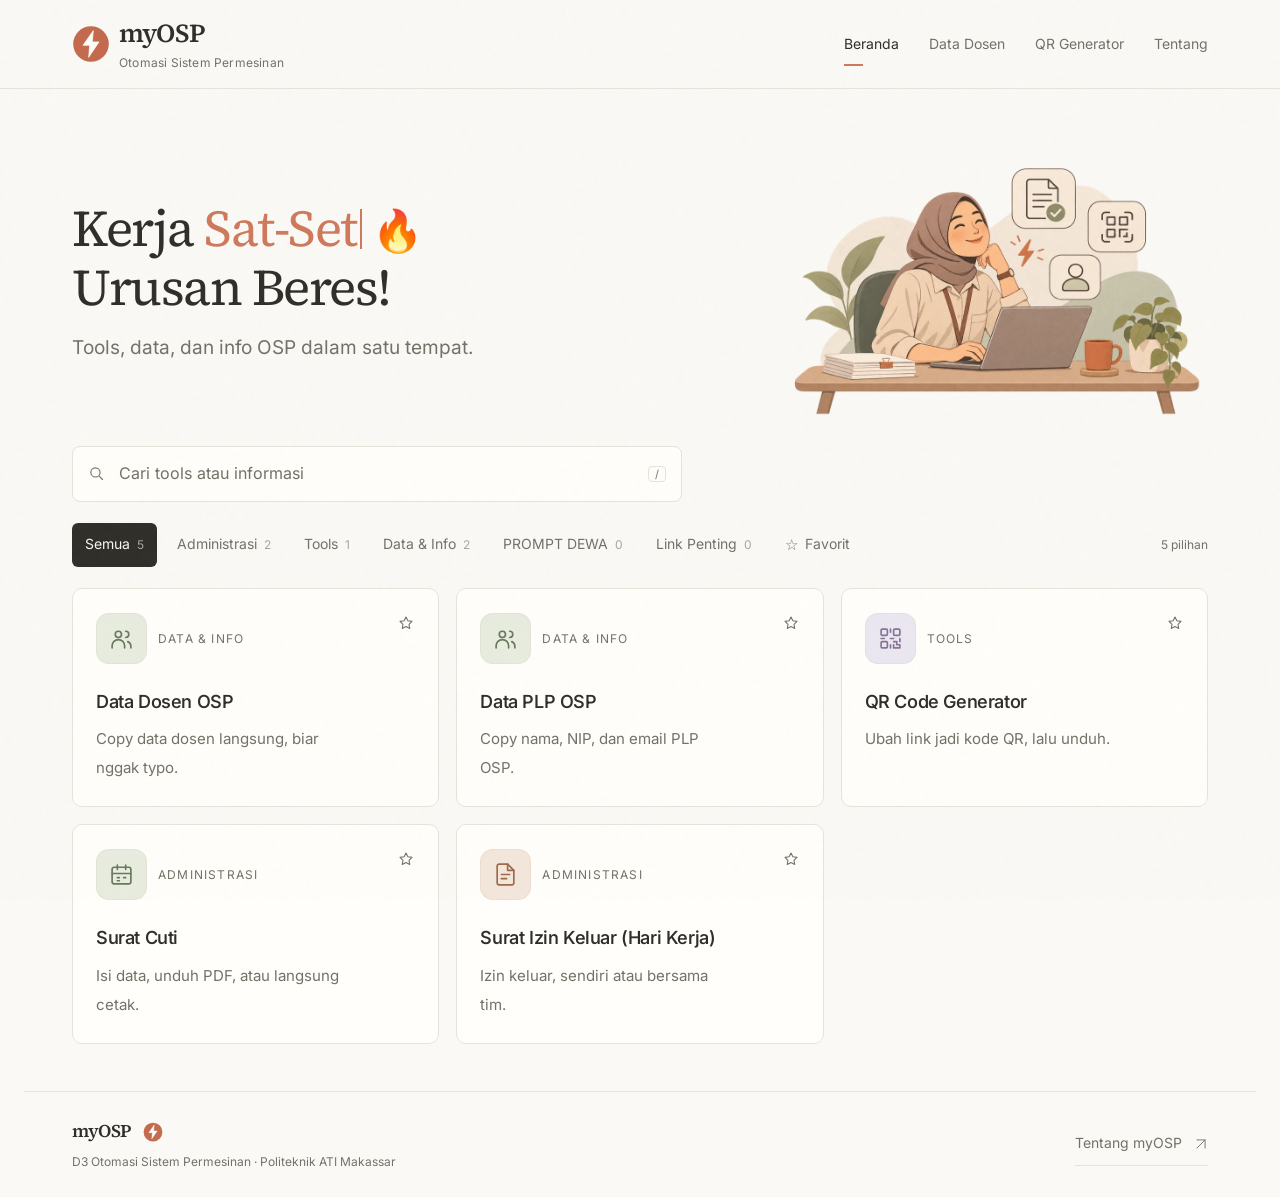
==== index.html @ d540bef7 "Add PROMPT DEWA category" ====
<!doctype html>
<html lang="id">
<head>
  <meta charset="utf-8">
  <meta name="viewport" content="width=device-width, initial-scale=1">
  <meta name="theme-color" content="#faf9f5">
  <meta name="description" content="myOSP — tools dan informasi untuk dosen dan tenaga kependidikan D3 Otomasi Sistem Permesinan, Politeknik ATI Makassar.">
  <title>myOSP — Kerja Sat Set</title>
  <link rel="icon" href="assets/myosp-icon.svg" type="image/svg+xml">
  <link rel="preload" href="assets/fonts/inter-normal.woff2" as="font" type="font/woff2" crossorigin>
  <link rel="stylesheet" href="styles.css">
  <script src="app.js" defer></script>
</head>
<body>
  <a class="skip" href="#tools">Langsung ke daftar pilihan</a>
  <header class="header">
    <div class="wrap nav">
      <a class="brand" href="#" aria-label="myOSP, beranda"><img class="brand-mark" src="assets/myosp-icon.svg" alt="" width="38" height="38"><span><span class="brand-name"><b>my</b>OSP</span><span class="brand-label">Otomasi Sistem Permesinan</span></span></a>
      <nav aria-label="Navigasi utama"><a class="nav-active" href="#tools">Beranda</a><a class="nav-shortcut" href="dosen.html">Data Dosen</a><a class="nav-shortcut" href="qr-generator.html">QR Generator</a><button class="nav-about" data-about>Tentang</button></nav>
    </div>
  </header>
  <main class="wrap">
    <section class="tools-section" id="tools" aria-labelledby="tools-title">
      <div class="section-heading home-heading">
        <div class="home-heading-copy"><h1 id="tools-title" aria-label="Kerja Sat-Set, Urusan Beres!"><span class="heading-line">Kerja <span class="typing-word" aria-hidden="true"><span class="typing-text" data-typewriter>Sat-Set</span></span> <span class="heading-fire" aria-hidden="true">🔥</span></span><span class="heading-line">Urusan Beres!</span></h1><p class="home-intro">Tools, data, dan info OSP dalam satu tempat.</p></div>
        <div class="home-illustration" aria-hidden="true"><img src="assets/hero-kerja.webp" width="960" height="640" alt="" decoding="async"></div>
      </div>
      <div class="search-row"><div class="search-box"><span id="search-icon" aria-hidden="true"></span><label class="sr-only" for="tool-search">Cari tools atau informasi</label><input id="tool-search" type="search" placeholder="Cari tools atau informasi" autocomplete="off" aria-controls="tool-grid"><kbd aria-hidden="true">/</kbd></div></div>
      <div class="filter-row"><div class="filters" role="group" aria-label="Filter kategori"><button data-filter="all" aria-pressed="true">Semua <span>5</span></button><button data-filter="administrasi" aria-pressed="false">Administrasi <span>2</span></button><button data-filter="utilitas" aria-pressed="false">Tools <span>1</span></button><button data-filter="informasi" aria-pressed="false">Data &amp; Info <span>2</span></button><button data-filter="prompt" aria-pressed="false">PROMPT DEWA <span>0</span></button><button data-filter="tautan" aria-pressed="false">Link Penting <span>0</span></button><button data-filter="favorites" aria-pressed="false"><span class="filter-star" aria-hidden="true">☆</span> Favorit</button></div><span class="result-count" id="result-count" aria-live="polite">5 pilihan</span></div>
      <div class="tool-grid" id="tool-grid"></div>
      <div class="empty-state" id="empty-state" hidden><span aria-hidden="true">⌕</span><h3>Belum ketemu nih.</h3><p>Coba kata kunci atau kategori lain.</p><button class="text-button" id="reset-filters">Tampilkan semua <span aria-hidden="true">↗</span></button></div>
    </section>
  </main>
  <footer class="wrap footer"><div><a class="footer-brand" href="#">myOSP <img class="footer-mark" src="assets/myosp-icon.svg" alt=""></a><p>D3 Otomasi Sistem Permesinan · Politeknik ATI Makassar</p></div><div class="footer-right"><button class="text-button" data-about>Tentang myOSP <span aria-hidden="true">↗</span></button></div></footer>
  <dialog id="detail-dialog" aria-labelledby="dialog-title"><div class="dialog-content"><div class="dialog-top"><span class="small-label" id="dialog-label"></span><button class="icon-button close-button" id="close-dialog" aria-label="Tutup dialog">×</button></div><div class="dialog-icon" id="dialog-icon" aria-hidden="true"></div><h2 id="dialog-title"></h2><p id="dialog-description"></p><div class="dialog-note" id="dialog-note"></div><button class="primary-button" id="dialog-done">Tutup <span aria-hidden="true">↗</span></button></div></dialog>
  <div class="toast" id="toast" role="status"></div>
  <noscript><div class="noscript">Aktifkan JavaScript untuk menampilkan daftar dan pencarian. Surat Izin Keluar (Hari Kerja) tersedia di surat-izin.html. Surat Cuti tersedia di surat-cuti.html. QR Code Generator tersedia di qr-generator.html dan Data Dosen OSP di dosen.html dan Data PLP OSP di plp.html.</div></noscript>
</body>
</html>
---- styles.css ----
@font-face{font-family:Inter;src:url('assets/fonts/inter-normal.woff2') format('woff2');font-weight:100 900;font-display:swap}@font-face{font-family:Source;src:url('assets/fonts/source-serif-4-normal.woff2') format('woff2');font-weight:200 900;font-display:swap}@font-face{font-family:Source;src:url('assets/fonts/source-serif-4-italic.woff2') format('woff2');font-style:italic;font-weight:200 900;font-display:swap}
:root{--paper:#faf9f5;--surface:#fffefa;--ink:#302e29;--muted:#747168;--line:#e6e3da;--accent:#b45d43;--orange:#cf795c;--soft:#f1ede4;--peach:#f3e6db;--sage:#e8ecdf;--lavender:#ebe7f1;--serif:Source,Georgia,serif;--sans:Inter,system-ui,sans-serif;color-scheme:light}*{box-sizing:border-box}html{scroll-behavior:smooth;scroll-padding-top:105px}body{margin:0;background:var(--paper);color:var(--ink);font:14px/1.6 var(--sans);-webkit-font-smoothing:antialiased}body:before{content:'';position:fixed;inset:0;z-index:30;pointer-events:none;opacity:.023;background-image:url("data:image/svg+xml,%3Csvg viewBox='0 0 160 160' xmlns='http://www.w3.org/2000/svg'%3E%3Cfilter id='n'%3E%3CfeTurbulence type='fractalNoise' baseFrequency='.8' numOctaves='3' stitchTiles='stitch'/%3E%3C/filter%3E%3Cpath fill='%23000' filter='url(%23n)' d='M0 0h160v160H0z'/%3E%3C/svg%3E")}::selection{background:var(--peach)}a{color:inherit;text-decoration:none}button,input{font:inherit;color:inherit}button{cursor:pointer}button,a,input{-webkit-tap-highlight-color:transparent}button{touch-action:manipulation}button:focus-visible,a:focus-visible,input:focus-visible{outline:2px solid var(--accent);outline-offset:5px}svg{width:24px;height:24px;display:block;fill:none;stroke:currentColor;stroke-width:1.6;stroke-linecap:round;stroke-linejoin:round}button{background:none}button:disabled{cursor:default}.wrap{max-width:1232px;padding:0 48px;margin:auto}.header{position:sticky;top:0;z-index:20;border-bottom:1px solid var(--line);background:var(--paper)}.nav{display:flex;align-items:center;height:88px;gap:32px}.brand{display:flex;align-items:center;gap:9px;font-size:23px;line-height:1.15;letter-spacing:-.8px;font-weight:620}.brand b{font-weight:400}.brand-mark{transition:transform .25s}.brand:hover .brand-mark{transform:scale(1.06)}.brand-label{display:block;font-size:12px;font-weight:400;letter-spacing:.25px;color:var(--muted);margin-top:7px}.nav nav{display:flex;align-items:center;gap:30px;margin-left:auto;font-size:14px}.nav nav a,.nav-about{padding:8px 0;border:0;color:var(--muted);position:relative;font-size:14px}.nav nav .nav-active{color:var(--ink)}.nav-active:after{content:'';position:absolute;bottom:0;left:0;width:19px;height:2px;background:var(--orange)}.nav nav a:hover,.nav-about:hover{color:var(--accent)}.icon-button{border:1px solid var(--line);border-radius:50%;width:36px;height:36px;display:grid;place-items:center;flex:none;transition:background .2s,transform .2s}.icon-button:hover{background:var(--soft);transform:rotate(-8deg)}.icon-button svg{width:17px;height:17px}.hero{display:grid;grid-template-columns:1.12fr 1fr;gap:35px;align-items:center;padding:64px 0 54px}.eyebrow{font-size:12px;font-weight:550;letter-spacing:1.7px;margin:0 0 22px;display:flex;align-items:center;gap:10px}.tiny-star{color:var(--orange);font-size:22px;line-height:1}h1{font:400 clamp(42px,4.6vw,65px)/1.09 var(--serif);letter-spacing:-2px;margin:0 0 22px}em{color:var(--accent);font-weight:400}.hero-description{color:var(--muted);font-size:16px;line-height:1.9;margin:0}.primary-button{display:inline-flex;align-items:center;justify-content:space-between;gap:28px;background:var(--ink);color:var(--paper);border:1px solid var(--ink);padding:12px 18px;border-radius:6px;font-size:16px;font-weight:500;transition:transform .25s,box-shadow .25s}.hero .primary-button{margin-top:26px}.primary-button:hover{transform:translateY(-3px);box-shadow:0 6px 16px #302e2919}.primary-button span{font-size:18px;line-height:1}.hero-note{display:flex;align-items:center;gap:8px;margin-top:15px;color:var(--muted);font-size:12px}.status-dot{display:inline-block;width:5px;height:5px;border-radius:50%;background:#829175;flex:none}.hero-art{height:350px;position:relative;isolation:isolate;display:flex;align-items:center;justify-content:center;background:radial-gradient(ellipse,var(--soft),transparent 68%)}.orbit{position:absolute;border:1px solid var(--line);border-radius:50%;width:330px;height:300px;transform:rotate(-25deg)}.orbit-two{width:430px;height:235px;transform:rotate(28deg);border-style:dashed;opacity:.8}.art-label{position:absolute;top:0;left:50%;transform:translateX(-50%);font-size:8px;letter-spacing:1.7px;white-space:nowrap;color:var(--muted)}.paper{width:215px;height:263px;background:var(--surface);border:1px solid var(--line);border-radius:5px;position:absolute}.paper-back{transform:translate(10px,6px) rotate(9deg);background:var(--peach)}.paper-front{transform:rotate(-7deg);padding:22px;box-shadow:0 14px 35px #302e2910;transition:transform .6s}.hero-art:hover .paper-front{transform:rotate(-2deg) translateY(-5px)}.paper-top{display:flex;align-items:center;gap:8px;font-size:6px;letter-spacing:1px;color:var(--muted)}.paper-logo{font-size:24px;color:var(--orange);line-height:1}.paper-top i{height:4px;width:4px;border-radius:50%;background:#8b9977;margin-left:auto}.paper-title{font:21px/1.17 var(--serif);margin:24px 0 19px;letter-spacing:-.5px}.paper-rule{height:3px;background:var(--line);border-radius:2px;margin:8px 0;width:100%}.paper-rule.short{width:78%}.paper-signature{font:italic 12px var(--serif);color:var(--accent);margin-top:17px}.paper-bottom{border-top:1px solid var(--line);padding-top:12px;margin-top:16px;display:flex;justify-content:space-between;font-size:6px;letter-spacing:1px;color:var(--muted)}.floating-icon{position:absolute;width:55px;height:55px;border:1px solid var(--line);border-radius:14px;background:var(--surface);box-shadow:0 6px 12px #302e2906;display:grid;place-items:center;animation:float 6s ease-in-out infinite}.floating-icon svg{width:25px;height:25px}.float-qr{top:48px;right:21px;transform:rotate(10deg);color:#7a6f91}.float-calendar{left:13px;bottom:83px;color:#758166;animation-delay:-3s}.art-chip{position:absolute;bottom:36px;right:0;padding:10px 14px;background:var(--surface);border:1px solid var(--line);border-radius:7px;box-shadow:0 8px 22px #302e2909;font-size:10px;display:flex;align-items:center;gap:8px;transform:rotate(3deg)}.check-circle{background:var(--sage);color:#526446;border-radius:50%;width:20px;height:20px;display:grid;place-items:center}.art-star{position:absolute;color:var(--orange)}.star-one{top:36px;left:48px;font-size:38px;animation:turn 60s linear infinite}.star-two{right:22px;bottom:111px;font-size:20px}.art-caption{position:absolute;bottom:-7px;font:italic 12px var(--serif);color:var(--muted)}.identity-strip{border-top:1px solid var(--line);border-bottom:1px solid var(--line);padding:15px 0;display:flex;justify-content:space-between;font-size:12px;color:var(--muted);letter-spacing:.1px}.identity-strip>span{display:flex;align-items:center;gap:10px}.identity-strip>span:last-child{gap:28px}.mini-line{width:17px;height:1px;background:var(--orange)}.tools-section{padding:53px 0 47px}.section-heading{display:flex;align-items:end;justify-content:space-between;margin-bottom:27px;gap:25px}.section-index{color:var(--muted);font-size:12px;margin-bottom:13px;letter-spacing:1.4px}h2{font:400 37px/1.2 var(--serif);letter-spacing:-1px;margin:0}.section-heading>p{font-size:14px;line-height:1.9;color:var(--muted);margin:0 0 2px}.search-row{display:flex;align-items:center;gap:25px}.search-box{display:flex;align-items:center;gap:12px;border:1px solid var(--line);background:var(--surface);padding:13px 15px;border-radius:8px;max-width:610px;flex:1;transition:box-shadow .2s,border-color .2s}.search-box:focus-within{border-color:var(--orange);box-shadow:0 0 0 3px var(--peach)}.search-box svg{width:17px;height:17px;color:var(--muted)}input{min-width:0;width:100%;border:0;background:none;outline:none!important;font-size:16px}input::placeholder{color:var(--muted)}kbd{font:11px var(--sans);color:var(--muted);border:1px solid var(--line);border-radius:4px;padding:0 6px}.tools-note{display:flex;align-items:center;gap:7px;font-size:12px;color:var(--muted);margin-left:auto}.filter-row{display:flex;align-items:center;justify-content:space-between;gap:12px;margin:21px 0}.filters{display:flex;align-items:center;gap:7px;flex-wrap:wrap}.filters button{display:flex;align-items:center;gap:7px;font-size:14px;border:1px solid transparent;border-radius:6px;padding:8px 12px;color:var(--muted);transition:background .2s,color .2s}.filters button[aria-pressed=true]{background:var(--ink);color:var(--paper)}.filters button:not([aria-pressed=true]):hover{background:var(--soft);color:var(--ink)}.filters button>span:not(.filter-star){font-size:12px;opacity:.6}.filter-star{font-size:15px;line-height:1}.result-count{font-size:12px;color:var(--muted)}.tool-grid{display:grid;grid-template-columns:repeat(3,1fr);gap:17px}.tool-card{position:relative;border:1px solid var(--line);border-radius:10px;background:var(--surface);overflow:hidden;transition:transform .3s,box-shadow .3s,border-color .3s;animation:arrive .45s both;animation-delay:calc(var(--i)*70ms)}.tool-card:hover{transform:translateY(-5px);box-shadow:0 10px 25px #302e2909;border-color:#bbb5a8}.tool-open{border:0;text-align:left;padding:24px 23px 0;width:100%;display:block}.card-top{display:flex;align-items:center;gap:11px;margin-bottom:24px}.tool-icon{display:grid;place-items:center;width:51px;height:51px;border:1px solid #ad876216;border-radius:13px;background:var(--peach);color:#9e694b;transition:transform .3s}.tool-card:hover .tool-icon{transform:rotate(-5deg)}.sage .tool-icon{background:var(--sage);color:#69795b}.lavender .tool-icon{background:var(--lavender);color:#857495}.tool-icon svg{width:25px;height:25px}.category-label{font-size:12px;letter-spacing:1.2px;text-transform:uppercase;color:var(--muted)}.tool-open h3{font-size:18px;font-weight:550;margin:0 0 9px;letter-spacing:-.4px}.tool-open p{font-size:15px;line-height:1.9;color:var(--muted);margin:0;min-height:42px;max-width:255px}.card-bottom{margin-top:23px;padding:13px 0;border-top:1px solid var(--line);display:flex;align-items:center;justify-content:space-between;font-size:13px;color:var(--muted)}.coming-badge{display:flex;align-items:center;gap:6px}.coming-badge:before{content:'';width:4px;height:4px;border-radius:50%;background:var(--orange)}.card-arrow{display:grid;place-items:center;border:1px solid var(--line);border-radius:50%;width:25px;height:25px;color:var(--muted);transition:background .2s,transform .2s}.tool-card:hover .card-arrow{transform:rotate(45deg);background:var(--soft)}.favorite-button{position:absolute;top:18px;right:15px;border:0;padding:8px;color:var(--muted);border-radius:5px}.favorite-button svg{width:16px;height:16px}.favorite-button:hover{background:var(--soft)}.favorite-button[aria-pressed=true]{color:var(--accent)}.favorite-button[aria-pressed=true] svg{fill:var(--peach)}.work-in-progress{display:flex;align-items:center;gap:15px;padding:19px 21px;background:var(--soft);border:1px dashed var(--line);border-radius:8px;margin-top:22px}.wip-icon{color:var(--orange);font-size:24px}.work-in-progress p{font-size:14px;line-height:1.9;color:var(--muted);margin:0}.work-in-progress strong{font-weight:500;color:var(--ink)}.wip-tag{margin-left:auto;white-space:nowrap;letter-spacing:1px;font-size:7px;color:var(--muted)}.links-section{display:grid;grid-template-columns:1fr 1.5fr;gap:60px;padding:42px 0 48px;border-top:1px solid var(--line);align-items:center}.links-section h2{font-size:31px}.links-section>div>p:last-child{font-size:14px;color:var(--muted);margin-bottom:0;line-height:1.9}.links-placeholder{display:flex;gap:18px;align-items:center;border:1px dashed #cfcbbf;border-radius:9px;padding:31px 24px;background:var(--soft)}.link-symbol{background:var(--paper);border:1px solid var(--line);border-radius:50%;padding:13px;color:var(--muted)}.link-symbol svg{width:21px;height:21px}.small-label{font-size:12px;letter-spacing:1.2px;color:var(--muted)}.links-placeholder h3{font-weight:500;font-size:16px;letter-spacing:-.3px;margin:9px 0}.links-placeholder p{font-size:14px;line-height:1.9;color:var(--muted);margin:0}.placeholder-arrow{font-size:20px;color:var(--muted);align-self:start;margin-left:auto}.closing-note{position:relative;display:flex;flex-direction:column;align-items:center;text-align:center;padding:39px 15px 41px;border-top:1px solid var(--line);background:radial-gradient(ellipse at center,var(--peach),transparent 66%)}.closing-star{font-size:32px;color:var(--orange);line-height:1}.closing-note p{font:25px/1.35 var(--serif);letter-spacing:-.4px;margin:15px 0 20px}.closing-note em{color:var(--muted)}.closing-note .small-label{font-size:7px}.footer{display:flex;align-items:center;justify-content:space-between;gap:20px;border-top:1px solid var(--line);padding-top:25px;padding-bottom:26px}.footer-brand{font-size:15px;font-weight:550;letter-spacing:-.4px;display:flex;align-items:center;gap:12px}.footer-brand span{font-size:21px;color:var(--orange)}.footer p{font-size:12px;color:var(--muted);margin:6px 0 0}.footer-right{display:flex;align-items:end;flex-direction:column;gap:6px;font-size:12px;color:var(--muted)}.text-button{padding:0;border:0;border-bottom:1px solid var(--line);font-size:14px}.text-button:hover{color:var(--accent)}.text-button span{margin-left:12px}.skip{position:fixed;top:-100px;left:20px;padding:12px;background:var(--ink);color:var(--paper);z-index:50}.skip:focus{top:10px}.sr-only{position:absolute;width:1px;height:1px;overflow:hidden;clip-path:inset(50%);white-space:nowrap}.empty-state{text-align:center;border:1px dashed var(--line);border-radius:10px;padding:32px 15px}.empty-state>span{font-size:35px;color:var(--orange)}.empty-state h3{font:26px var(--serif);margin:8px}.empty-state p{font-size:14px;color:var(--muted);margin-bottom:18px}[hidden]{display:none!important}dialog{border:1px solid var(--line);background:var(--paper);color:var(--ink);border-radius:15px;width:min(460px,calc(100% - 32px));max-height:85dvh;padding:0;box-shadow:0 20px 80px #0003}dialog[open]{animation:arrive .25s ease-out}dialog::backdrop{background:#25241e66;backdrop-filter:blur(6px)}.dialog-content{padding:28px}.dialog-top{display:flex;align-items:center;justify-content:space-between}.close-button{font-size:24px}.dialog-icon{margin:20px 0;color:var(--accent)}.dialog-icon svg{width:35px;height:35px}.dialog-content h2{font-size:33px}.dialog-content>p{font-size:15px;color:var(--muted);line-height:1.9}.dialog-note{background:var(--soft);border-radius:7px;padding:16px;font-size:14px;color:var(--muted);margin:22px 0}.toast{position:fixed;z-index:60;left:50%;bottom:25px;max-width:calc(100vw - 32px);width:max-content;transform:translate(-50%,20px);opacity:0;pointer-events:none;border:1px solid var(--line);background:var(--ink);color:var(--paper);padding:11px 18px;font-size:14px;border-radius:8px;transition:opacity .2s,transform .2s}.toast.visible{opacity:1;transform:translate(-50%,0)}.noscript{padding:20px;text-align:center}.hero-copy{animation:arrive .7s both}.hero-art{animation:arrive .9s both}.reveal-ready{opacity:0;transform:translateY(16px);transition:opacity .6s,transform .6s}.revealed{opacity:1;transform:none}@keyframes arrive{from{opacity:0;transform:translateY(12px)}to{opacity:1;transform:translateY(0)}}@keyframes float{50%{translate:0 -9px}}@keyframes turn{to{rotate:360deg}}
@media(min-width:1500px){.hero{padding-top:75px;padding-bottom:65px}.hero-art{height:370px}}@media(max-width:1000px){.wrap{padding-left:30px;padding-right:30px}.hero{gap:15px}h1{font-size:51px}.hero-art{scale:.9}.tools-note{display:none}.tool-open{padding:20px 17px 0}.links-section{gap:25px}.links-placeholder{padding:25px 20px;gap:12px}.link-symbol{display:none}.wip-tag{display:none}}@media(max-width:700px){.wrap{padding-left:22px;padding-right:22px}.nav{height:74px;gap:14px}.brand{font-size:20px}.brand-label{font-size:12px}.brand-mark{width:33px;height:33px}.nav nav{gap:17px}.nav nav a{font-size:14px}.nav-about,.nav nav a[href='#tautan']{display:none}.hero{grid-template-columns:1fr;padding:38px 0 32px;gap:35px}.hero-copy{max-width:470px}.eyebrow{font-size:12px;margin-bottom:20px}h1{font-size:clamp(43px,9vw,59px);letter-spacing:-1.7px}.hero-description{font-size:16px}.hero .primary-button{margin-top:22px}.hero-art{height:300px;width:min(100%,390px);margin:0 auto;scale:1}.paper{width:190px;height:237px}.paper-front{padding:18px}.paper-title{font-size:19px;margin:18px 0}.paper-signature{margin-top:12px}.paper-bottom{margin-top:12px}.orbit-one{width:280px;height:245px}.orbit-two{width:320px;height:205px}.floating-icon{width:45px;height:45px;border-radius:11px}.float-qr{right:13px;top:33px}.float-calendar{left:6px;bottom:55px}.star-one{left:21px;top:36px;font-size:30px}.star-two{right:12px;bottom:90px}.art-chip{bottom:17px;right:0;font-size:9px}.art-caption{font-size:10px;bottom:-14px}.art-label{font-size:7px}.identity-strip{margin-top:13px;font-size:12px;gap:7px;flex-wrap:wrap}.identity-strip>span:last-child{gap:8px}.tools-section{padding-top:35px;padding-bottom:33px}.section-heading{align-items:start;gap:10px;margin-bottom:22px}.section-heading>p{display:none}h2{font-size:32px}.section-index{font-size:12px;margin-bottom:12px}.search-box{padding:12px;max-width:none}input{font-size:16px}.filter-row{flex-direction:column;align-items:start;margin:17px 0}.filters{gap:2px}.filters button{padding:8px 10px;font-size:14px}.result-count{font-size:12px;margin-left:2px}.tool-grid{grid-template-columns:1fr;gap:12px}.tool-open{padding:20px 20px 0}.card-top{margin-bottom:15px}.tool-open p{min-height:0;max-width:100%;font-size:15px}.tool-open h3{font-size:18px}.card-bottom{margin-top:17px}.category-label{font-size:12px}.work-in-progress{padding:16px;align-items:start;gap:11px}.work-in-progress p{font-size:14px}.work-in-progress strong{display:block}.wip-icon{line-height:1.4}.links-section{grid-template-columns:1fr;gap:23px;padding:32px 0}.links-section h2{font-size:30px}.links-section h2 br{display:none}.links-section>div>p:last-child br{display:none}.links-placeholder{padding:23px 18px}.link-symbol{display:block;padding:10px}.links-placeholder h3{font-size:16px}.links-placeholder p br{display:none}.links-placeholder .small-label{font-size:12px}.placeholder-arrow{display:none}.closing-note{padding:32px 10px}.closing-note p{font-size:23px}.footer{align-items:start;flex-direction:column;padding-top:22px;padding-bottom:22px;gap:16px}.footer-right{align-items:start;gap:8px}.desktop-break{display:none}}@media(min-width:480px) and (max-width:700px){.tool-grid{grid-template-columns:repeat(2,1fr)}.tool-open p{min-height:46px}}@media(prefers-reduced-motion:reduce){html{scroll-behavior:auto}*,*:before,*:after{animation:none!important;transition:none!important}.reveal-ready{opacity:1;transform:none}}
/* Keep decorative orbits inside narrow screens and use crisp monochrome marks. */
.tiny-star svg,.wip-icon svg,.closing-star svg,.art-star svg,.footer-brand>span svg,.paper-logo svg{width:1em;height:1em;stroke:currentColor;stroke-width:2.8;stroke-linecap:butt}.paper-logo svg{width:24px;height:24px}.tiny-star,.wip-icon,.closing-star,.art-star,.footer-brand>span{font-family:system-ui,sans-serif}.primary-button span,.card-arrow,.placeholder-arrow,.text-button span,.identity-strip>span:last-child>span,.paper-bottom>span:last-child{font-family:system-ui,sans-serif}.hero-description{font-size:16px}.hero-note{font-size:12px}.tool-open p{font-size:15px}.card-bottom{font-size:13px}.tool-open h3{font-size:18px}.search-box input{font-size:16px}.section-heading>p{font-size:14px}.filters button{font-size:14px}.tools-note{font-size:12px}.links-placeholder p{font-size:14px}.work-in-progress p{font-size:14px}.identity-strip{font-size:12px}
@media(max-width:700px){.hero-art{overflow:hidden;height:320px}.art-caption{bottom:0}.hero-description{font-size:16px}.identity-strip{font-size:12px}.filters button{font-size:14px}.hero-note{font-size:12px}.work-in-progress p{font-size:14px}}
.hero-art{overflow:hidden}.art-caption{bottom:0}
.primary-button span svg,.card-arrow svg,.placeholder-arrow svg,.text-button span svg,.identity-strip>span:last-child>span svg,.paper-bottom>span:last-child svg{width:14px;height:14px}.paper-bottom>span:last-child svg{width:8px;height:8px}.text-button span{display:inline-block;vertical-align:middle}.tiny-star svg,.wip-icon svg,.closing-star svg,.art-star svg,.footer-brand>span svg,.paper-logo svg{stroke-width:2.3}

/* Comfortable control sizes for mouse, keyboard, and touch. */
.primary-button{min-height:48px}
.filters button{min-height:44px}
.icon-button{width:44px;height:44px}
.favorite-button{min-width:44px;min-height:44px;display:grid;place-items:center;top:12px;right:10px}
.nav nav a,.nav-about{min-height:44px;display:inline-flex;align-items:center}
.text-button{min-height:44px;display:inline-flex;align-items:center}
.card-top{padding-right:24px}
@media(max-width:700px){.nav-about,.nav nav a[href='#tautan']{display:none}.nav nav{gap:12px}.nav{gap:12px}.brand-label{letter-spacing:0}.identity-strip{row-gap:8px}.search-box{padding:14px 12px}.links-placeholder{align-items:flex-start}.link-symbol{display:none}.dialog-content{padding:24px}}

.tool-open{color:inherit;font:inherit;background:none;cursor:pointer}.coming-badge.available-badge:before{background:#658451}.coming-badge.available-badge{color:#536d43}

/* Keep cards balanced after removing their status footer. */
.tool-open{padding-bottom:24px}

/* myOSP wordmark and lightning mark */
.brand-name{font-family:var(--serif);font-size:26px;font-weight:600;letter-spacing:-.8px;white-space:nowrap}.brand-name b{font-weight:600;color:inherit}.brand-label{letter-spacing:.2px}.paper-logo{display:block;width:24px;height:24px;flex:none}.footer-mark{width:20px;height:20px;display:block}

/* The directory is the first section on the home page. */
.tools-section .section-heading h1{font:400 37px/1.2 var(--serif);letter-spacing:-1px;margin:0}
@media(max-width:700px){.tools-section .section-heading h1{font-size:32px}}

.external-indicator{display:inline-flex;vertical-align:middle;color:var(--muted);margin-left:4px}.external-indicator svg{width:15px;height:15px}

.home-intro{font-size:16px;line-height:1.7;color:var(--muted);margin:12px 0 0}

/* The directory cards provide the same shortcuts on smaller screens. */
@media(max-width:700px){.nav nav a.nav-shortcut{display:none}}

/* The hero illustration remains fully visible at every screen size. */
.home-heading{display:grid;grid-template-columns:minmax(0,1fr) minmax(0,420px);gap:32px;align-items:center;min-height:270px;margin-bottom:24px}.home-heading-copy{min-width:0}.tools-section .home-heading h1{font-size:clamp(40px,4vw,56px);line-height:1.14;letter-spacing:-1.5px;max-width:680px}.home-intro{font-size:19px;line-height:1.7;margin:16px 0 0}.home-illustration{position:relative;width:100%;max-width:420px;justify-self:end;overflow:visible}.home-illustration img{display:block;width:100%;height:auto;animation:illustration-float 7s ease-in-out infinite}.typing-word{color:var(--orange);white-space:nowrap}.typing-text::after{content:"";display:inline-block;height:.78em;margin-left:3px;border-right:2px solid currentColor;vertical-align:-.04em;animation:typing-caret 1s step-end infinite}@keyframes illustration-float{0%,100%{transform:translateY(0)}50%{transform:translateY(-7px)}}@keyframes typing-caret{0%,49%{opacity:1}50%,100%{opacity:0}}@media(max-width:700px){.home-heading{grid-template-columns:1fr;gap:4px;min-height:0;margin-bottom:22px}.tools-section .home-heading h1{font-size:clamp(35px,8.5vw,46px);letter-spacing:-1px}.home-intro{font-size:17px;margin-top:12px}.home-illustration{width:min(300px,100%);max-width:300px;margin:0 auto;justify-self:center}}@media(prefers-reduced-motion:reduce){.home-illustration img{animation:none!important}.typing-text::after{display:none}}
.home-illustration{transform:translate3d(0,var(--hero-parallax,0px),0);will-change:transform}
@media(prefers-reduced-motion:reduce){.home-illustration{transform:none!important;will-change:auto}}


/* The first line stays together as the word and flame move. */
.heading-line{display:block}.heading-line:first-child{white-space:nowrap}.heading-fire{font-family:system-ui,sans-serif;font-size:.8em;vertical-align:.03em}
@media(min-width:701px) and (max-width:1000px){.home-heading{grid-template-columns:minmax(0,1fr) minmax(0,30%);gap:18px}.tools-section .home-heading h1{font-size:clamp(32px,4vw,40px)}}
@media(max-width:480px){.tools-section .home-heading h1{font-size:clamp(26px,8vw,38px);letter-spacing:-.8px}}

.footer-brand{font-family:var(--serif);font-size:18px;font-weight:600;letter-spacing:-.4px}
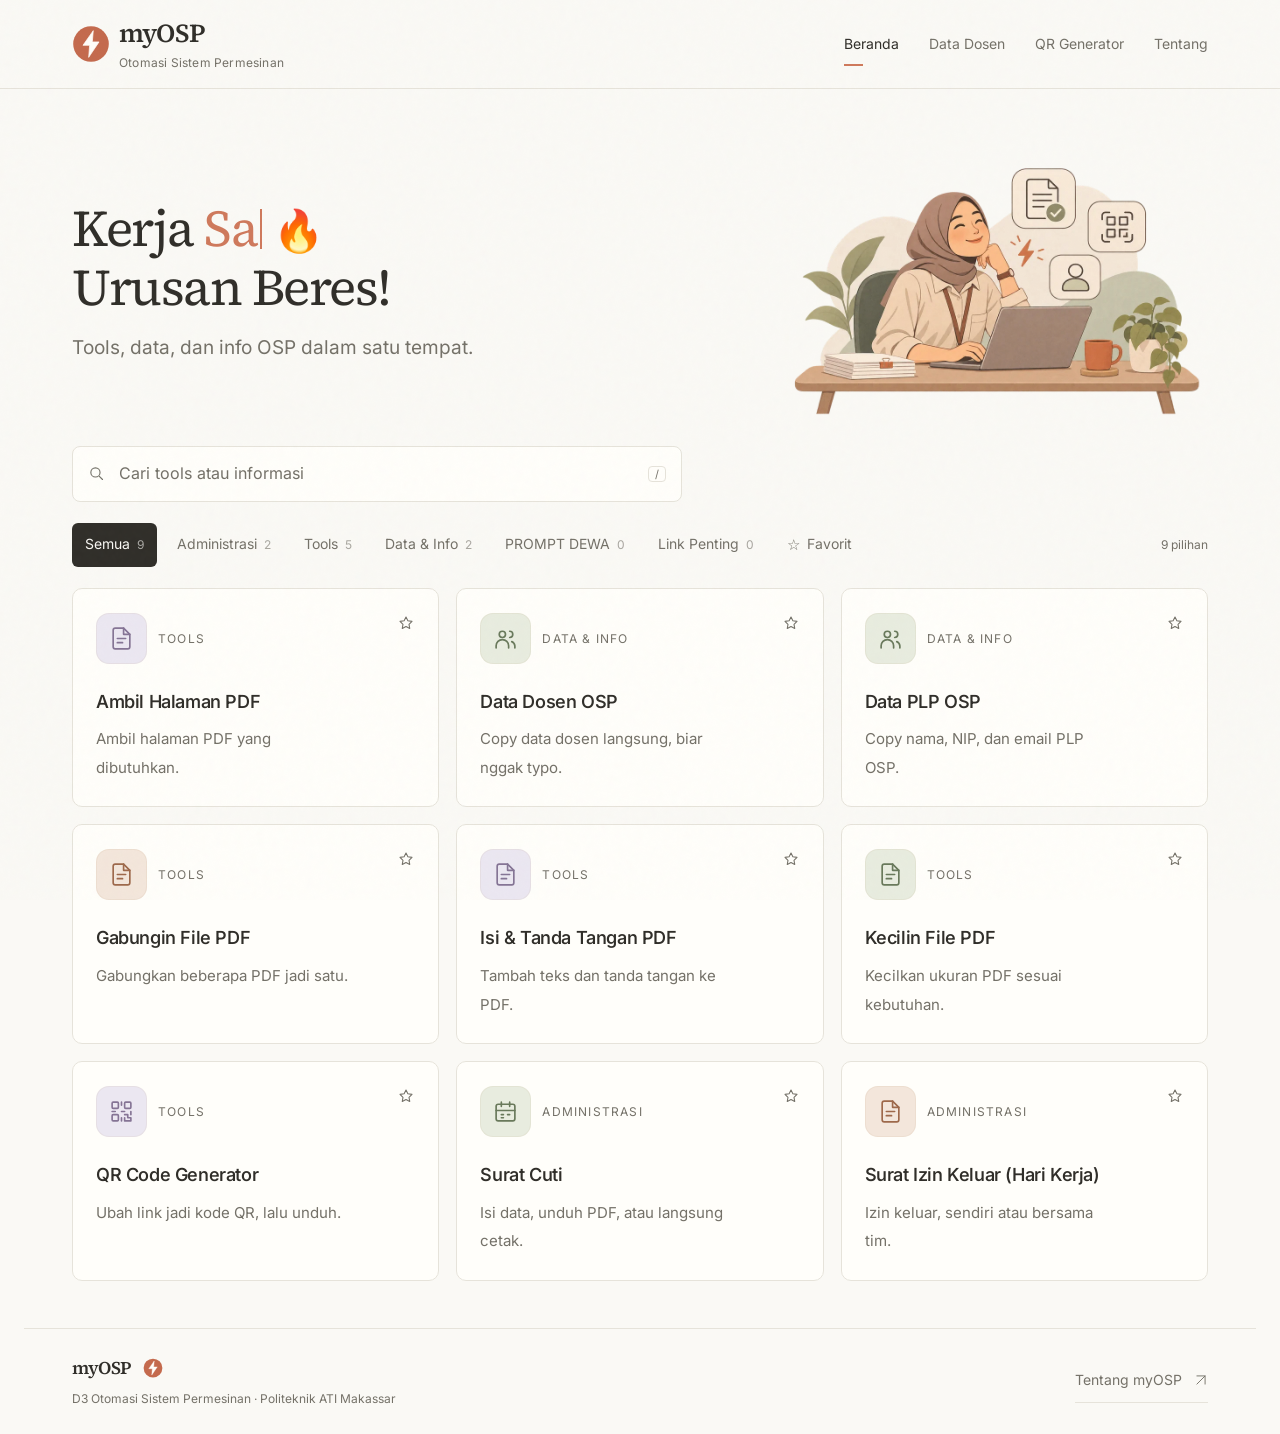
==== commit 37b016f9: "Hide header on downward scroll" ====
--- a/index.html
+++ b/index.html
@@ -10,6 +10,7 @@
   <link rel="preload" href="assets/fonts/inter-normal.woff2" as="font" type="font/woff2" crossorigin>
   <link rel="stylesheet" href="styles.css">
   <script src="app.js" defer></script>
+  <script src="header.js" defer></script>
 </head>
 <body>
   <a class="skip" href="#tools">Langsung ke daftar pilihan</a>
--- a/styles.css
+++ b/styles.css
@@ -48,3 +48,4 @@
 @media(max-width:480px){.tools-section .home-heading h1{font-size:clamp(26px,8vw,38px);letter-spacing:-.8px}}
 
 .footer-brand{font-family:var(--serif);font-size:18px;font-weight:600;letter-spacing:-.4px}
+.header{transition:transform .25s ease}.header.header-hidden:not(:focus-within){transform:translateY(-100%)}@media(prefers-reduced-motion:reduce){.header{transition:none}}@media print{.header{transform:none!important}}
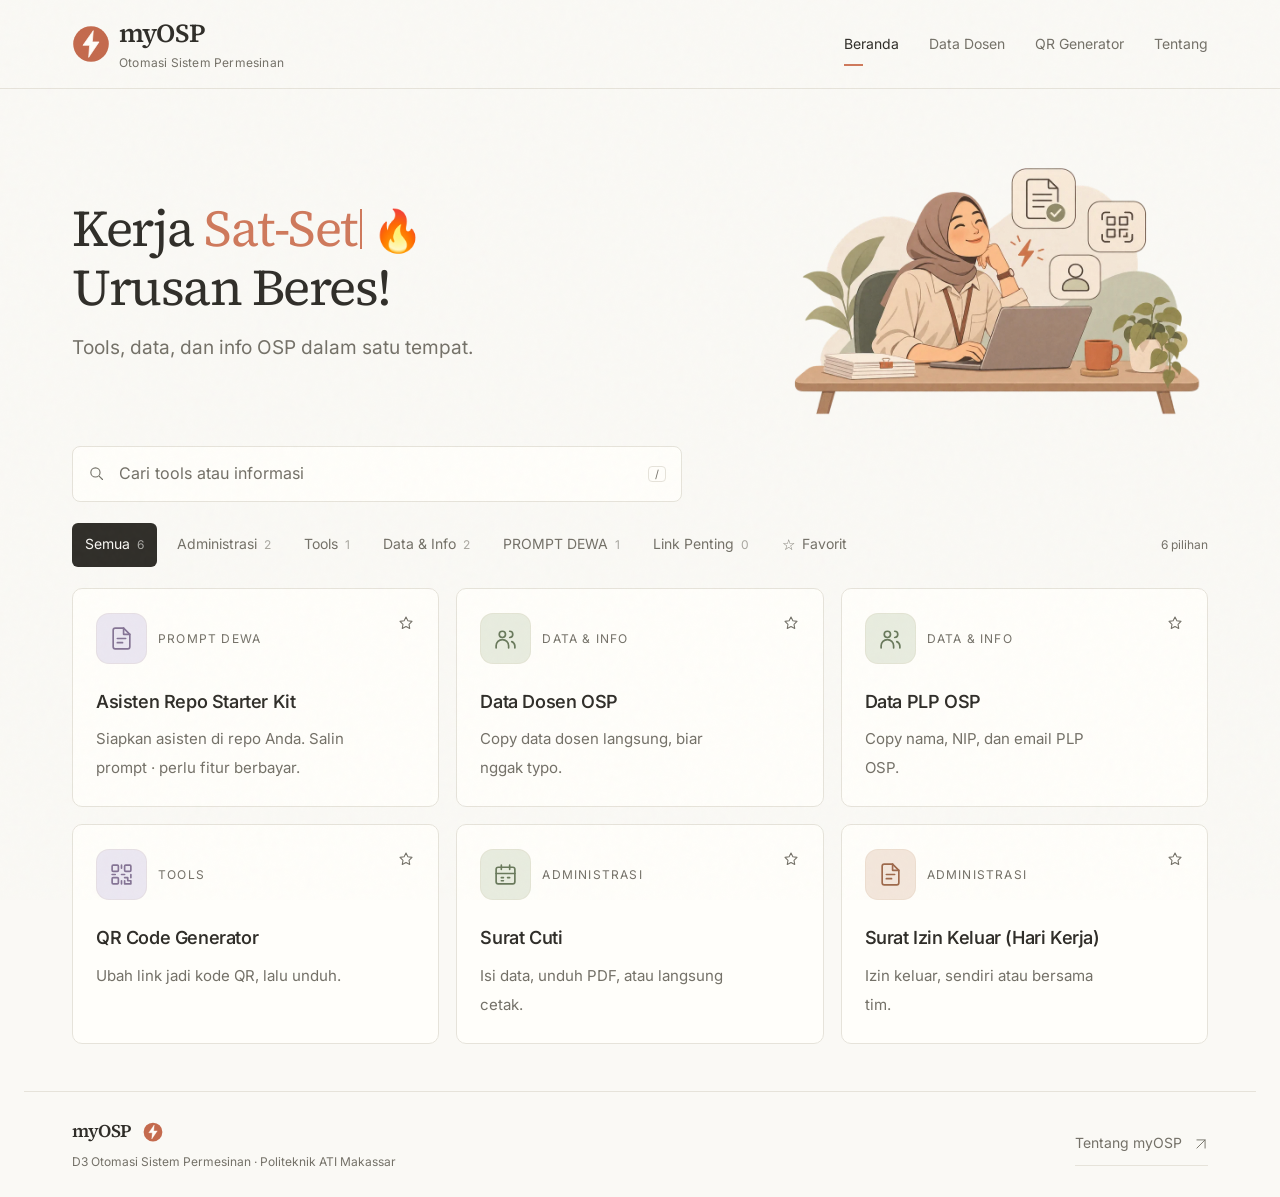
==== commit 4cb1bd28: "Update Prompt Dewa count and starter kit navigation fallback" ====
--- a/index.html
+++ b/index.html
@@ -27,7 +27,7 @@
         <div class="home-illustration" aria-hidden="true"><img src="assets/hero-kerja.webp" width="960" height="640" alt="" decoding="async"></div>
       </div>
       <div class="search-row"><div class="search-box"><span id="search-icon" aria-hidden="true"></span><label class="sr-only" for="tool-search">Cari tools atau informasi</label><input id="tool-search" type="search" placeholder="Cari tools atau informasi" autocomplete="off" aria-controls="tool-grid"><kbd aria-hidden="true">/</kbd></div></div>
-      <div class="filter-row"><div class="filters" role="group" aria-label="Filter kategori"><button data-filter="all" aria-pressed="true">Semua <span>5</span></button><button data-filter="administrasi" aria-pressed="false">Administrasi <span>2</span></button><button data-filter="utilitas" aria-pressed="false">Tools <span>1</span></button><button data-filter="informasi" aria-pressed="false">Data &amp; Info <span>2</span></button><button data-filter="prompt" aria-pressed="false">PROMPT DEWA <span>0</span></button><button data-filter="tautan" aria-pressed="false">Link Penting <span>0</span></button><button data-filter="favorites" aria-pressed="false"><span class="filter-star" aria-hidden="true">☆</span> Favorit</button></div><span class="result-count" id="result-count" aria-live="polite">5 pilihan</span></div>
+      <div class="filter-row"><div class="filters" role="group" aria-label="Filter kategori"><button data-filter="all" aria-pressed="true">Semua <span>6</span></button><button data-filter="administrasi" aria-pressed="false">Administrasi <span>2</span></button><button data-filter="utilitas" aria-pressed="false">Tools <span>1</span></button><button data-filter="informasi" aria-pressed="false">Data &amp; Info <span>2</span></button><button data-filter="prompt" aria-pressed="false">PROMPT DEWA <span>1</span></button><button data-filter="tautan" aria-pressed="false">Link Penting <span>0</span></button><button data-filter="favorites" aria-pressed="false"><span class="filter-star" aria-hidden="true">☆</span> Favorit</button></div><span class="result-count" id="result-count" aria-live="polite">6 pilihan</span></div>
       <div class="tool-grid" id="tool-grid"></div>
       <div class="empty-state" id="empty-state" hidden><span aria-hidden="true">⌕</span><h3>Belum ketemu nih.</h3><p>Coba kata kunci atau kategori lain.</p><button class="text-button" id="reset-filters">Tampilkan semua <span aria-hidden="true">↗</span></button></div>
     </section>
@@ -35,6 +35,6 @@
   <footer class="wrap footer"><div><a class="footer-brand" href="#">myOSP <img class="footer-mark" src="assets/myosp-icon.svg" alt=""></a><p>D3 Otomasi Sistem Permesinan · Politeknik ATI Makassar</p></div><div class="footer-right"><button class="text-button" data-about>Tentang myOSP <span aria-hidden="true">↗</span></button></div></footer>
   <dialog id="detail-dialog" aria-labelledby="dialog-title"><div class="dialog-content"><div class="dialog-top"><span class="small-label" id="dialog-label"></span><button class="icon-button close-button" id="close-dialog" aria-label="Tutup dialog">×</button></div><div class="dialog-icon" id="dialog-icon" aria-hidden="true"></div><h2 id="dialog-title"></h2><p id="dialog-description"></p><div class="dialog-note" id="dialog-note"></div><button class="primary-button" id="dialog-done">Tutup <span aria-hidden="true">↗</span></button></div></dialog>
   <div class="toast" id="toast" role="status"></div>
-  <noscript><div class="noscript">Aktifkan JavaScript untuk menampilkan daftar dan pencarian. Surat Izin Keluar (Hari Kerja) tersedia di surat-izin.html. Surat Cuti tersedia di surat-cuti.html. QR Code Generator tersedia di qr-generator.html dan Data Dosen OSP di dosen.html dan Data PLP OSP di plp.html.</div></noscript>
+  <noscript><div class="noscript">Aktifkan JavaScript untuk menampilkan daftar dan pencarian. Surat Izin Keluar (Hari Kerja) tersedia di surat-izin.html. Surat Cuti tersedia di surat-cuti.html. QR Code Generator tersedia di qr-generator.html dan Data Dosen OSP di dosen.html dan Data PLP OSP di plp.html. Asisten Repo Starter Kit tersedia di prompt-repo.html.</div></noscript>
 </body>
 </html>
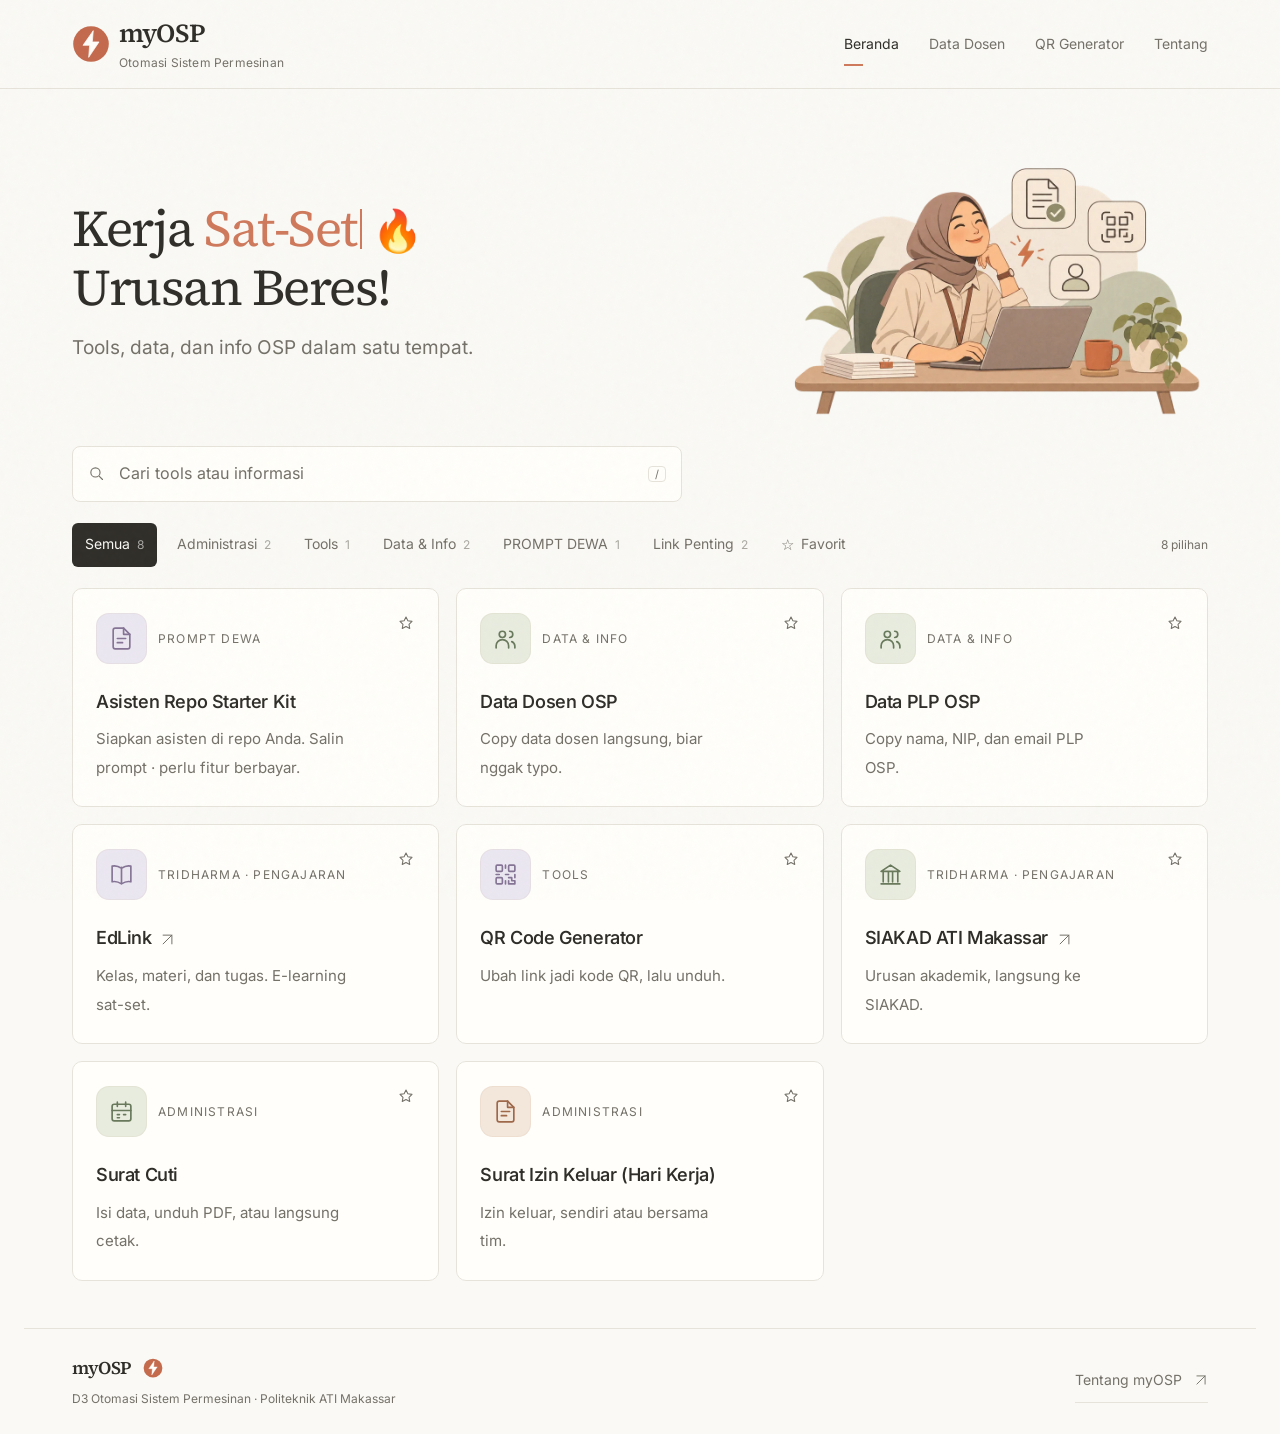
==== commit 64607e50: "Refresh Link Penting counts and teaching link fallback" ====
--- a/index.html
+++ b/index.html
@@ -9,7 +9,7 @@
   <link rel="icon" href="assets/myosp-icon.svg" type="image/svg+xml">
   <link rel="preload" href="assets/fonts/inter-normal.woff2" as="font" type="font/woff2" crossorigin>
   <link rel="stylesheet" href="styles.css">
-  <script src="app.js" defer></script>
+  <script src="app.js?v=20261118-links" defer></script>
   <script src="header.js" defer></script>
 </head>
 <body>
@@ -27,7 +27,7 @@
         <div class="home-illustration" aria-hidden="true"><img src="assets/hero-kerja.webp" width="960" height="640" alt="" decoding="async"></div>
       </div>
       <div class="search-row"><div class="search-box"><span id="search-icon" aria-hidden="true"></span><label class="sr-only" for="tool-search">Cari tools atau informasi</label><input id="tool-search" type="search" placeholder="Cari tools atau informasi" autocomplete="off" aria-controls="tool-grid"><kbd aria-hidden="true">/</kbd></div></div>
-      <div class="filter-row"><div class="filters" role="group" aria-label="Filter kategori"><button data-filter="all" aria-pressed="true">Semua <span>6</span></button><button data-filter="administrasi" aria-pressed="false">Administrasi <span>2</span></button><button data-filter="utilitas" aria-pressed="false">Tools <span>1</span></button><button data-filter="informasi" aria-pressed="false">Data &amp; Info <span>2</span></button><button data-filter="prompt" aria-pressed="false">PROMPT DEWA <span>1</span></button><button data-filter="tautan" aria-pressed="false">Link Penting <span>0</span></button><button data-filter="favorites" aria-pressed="false"><span class="filter-star" aria-hidden="true">☆</span> Favorit</button></div><span class="result-count" id="result-count" aria-live="polite">6 pilihan</span></div>
+      <div class="filter-row"><div class="filters" role="group" aria-label="Filter kategori"><button data-filter="all" aria-pressed="true">Semua <span>8</span></button><button data-filter="administrasi" aria-pressed="false">Administrasi <span>2</span></button><button data-filter="utilitas" aria-pressed="false">Tools <span>1</span></button><button data-filter="informasi" aria-pressed="false">Data &amp; Info <span>2</span></button><button data-filter="prompt" aria-pressed="false">PROMPT DEWA <span>1</span></button><button data-filter="tautan" aria-pressed="false">Link Penting <span>2</span></button><button data-filter="favorites" aria-pressed="false"><span class="filter-star" aria-hidden="true">☆</span> Favorit</button></div><span class="result-count" id="result-count" aria-live="polite">8 pilihan</span></div>
       <div class="tool-grid" id="tool-grid"></div>
       <div class="empty-state" id="empty-state" hidden><span aria-hidden="true">⌕</span><h3>Belum ketemu nih.</h3><p>Coba kata kunci atau kategori lain.</p><button class="text-button" id="reset-filters">Tampilkan semua <span aria-hidden="true">↗</span></button></div>
     </section>
@@ -35,6 +35,6 @@
   <footer class="wrap footer"><div><a class="footer-brand" href="#">myOSP <img class="footer-mark" src="assets/myosp-icon.svg" alt=""></a><p>D3 Otomasi Sistem Permesinan · Politeknik ATI Makassar</p></div><div class="footer-right"><button class="text-button" data-about>Tentang myOSP <span aria-hidden="true">↗</span></button></div></footer>
   <dialog id="detail-dialog" aria-labelledby="dialog-title"><div class="dialog-content"><div class="dialog-top"><span class="small-label" id="dialog-label"></span><button class="icon-button close-button" id="close-dialog" aria-label="Tutup dialog">×</button></div><div class="dialog-icon" id="dialog-icon" aria-hidden="true"></div><h2 id="dialog-title"></h2><p id="dialog-description"></p><div class="dialog-note" id="dialog-note"></div><button class="primary-button" id="dialog-done">Tutup <span aria-hidden="true">↗</span></button></div></dialog>
   <div class="toast" id="toast" role="status"></div>
-  <noscript><div class="noscript">Aktifkan JavaScript untuk menampilkan daftar dan pencarian. Surat Izin Keluar (Hari Kerja) tersedia di surat-izin.html. Surat Cuti tersedia di surat-cuti.html. QR Code Generator tersedia di qr-generator.html dan Data Dosen OSP di dosen.html dan Data PLP OSP di plp.html. Asisten Repo Starter Kit tersedia di prompt-repo.html.</div></noscript>
+  <noscript><div class="noscript">Aktifkan JavaScript untuk menampilkan daftar dan pencarian. Surat Izin Keluar (Hari Kerja) tersedia di surat-izin.html. Surat Cuti tersedia di surat-cuti.html. QR Code Generator tersedia di qr-generator.html dan Data Dosen OSP di dosen.html dan Data PLP OSP di plp.html. Asisten Repo Starter Kit tersedia di prompt-repo.html. Link pengajaran: <a href="https://siakad.atim.ac.id/" target="_blank" rel="noopener noreferrer">SIAKAD ATI Makassar</a> dan <a href="https://edlink.id/panel" target="_blank" rel="noopener noreferrer">EdLink</a>.</div></noscript>
 </body>
 </html>
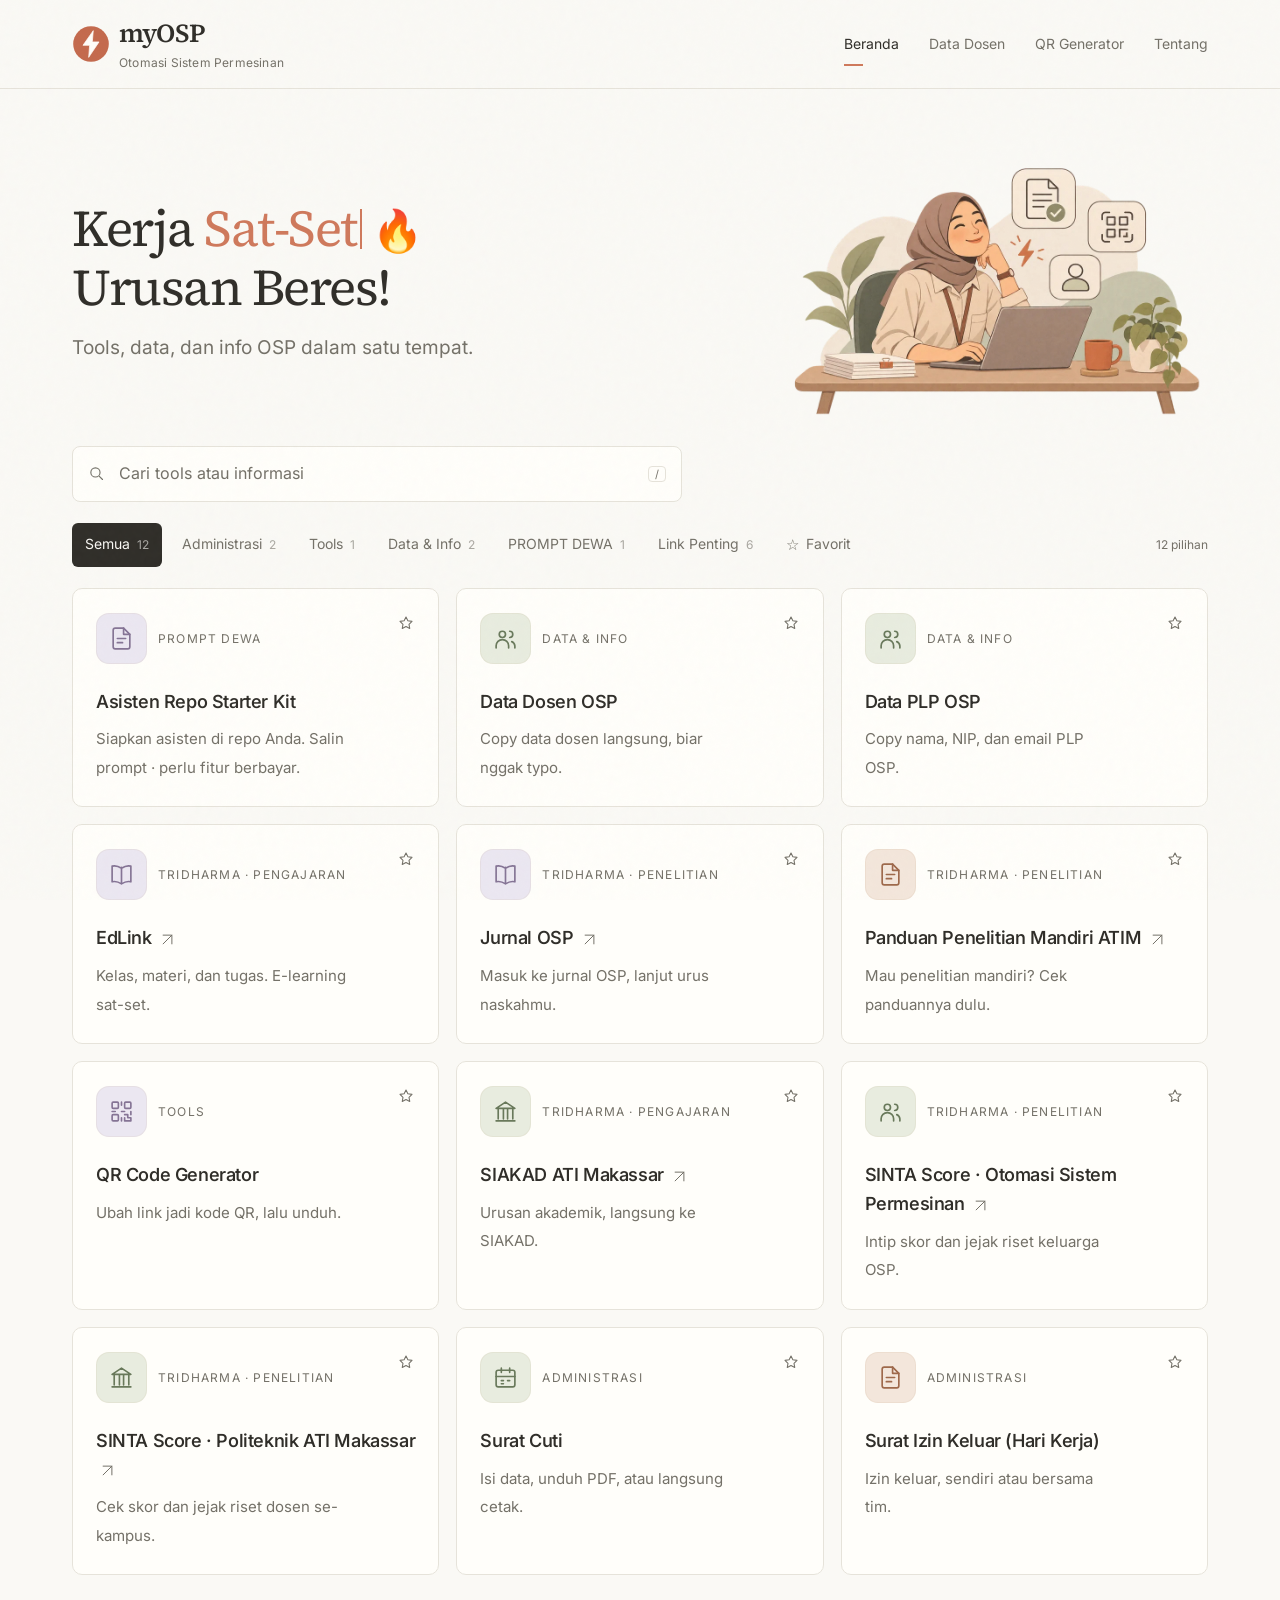
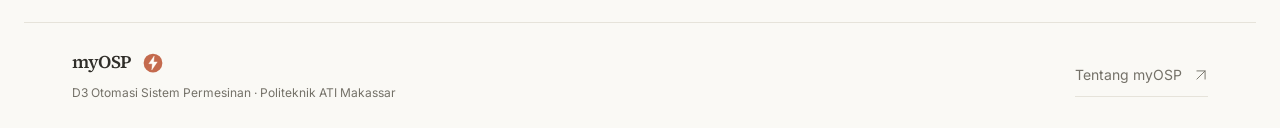
==== commit 17927896: "Refresh research link counts and homepage script version" ====
--- a/index.html
+++ b/index.html
@@ -9,7 +9,7 @@
   <link rel="icon" href="assets/myosp-icon.svg" type="image/svg+xml">
   <link rel="preload" href="assets/fonts/inter-normal.woff2" as="font" type="font/woff2" crossorigin>
   <link rel="stylesheet" href="styles.css">
-  <script src="app.js?v=20261118-links" defer></script>
+  <script src="app.js?v=20261118-research" defer></script>
   <script src="header.js" defer></script>
 </head>
 <body>
@@ -27,7 +27,7 @@
         <div class="home-illustration" aria-hidden="true"><img src="assets/hero-kerja.webp" width="960" height="640" alt="" decoding="async"></div>
       </div>
       <div class="search-row"><div class="search-box"><span id="search-icon" aria-hidden="true"></span><label class="sr-only" for="tool-search">Cari tools atau informasi</label><input id="tool-search" type="search" placeholder="Cari tools atau informasi" autocomplete="off" aria-controls="tool-grid"><kbd aria-hidden="true">/</kbd></div></div>
-      <div class="filter-row"><div class="filters" role="group" aria-label="Filter kategori"><button data-filter="all" aria-pressed="true">Semua <span>8</span></button><button data-filter="administrasi" aria-pressed="false">Administrasi <span>2</span></button><button data-filter="utilitas" aria-pressed="false">Tools <span>1</span></button><button data-filter="informasi" aria-pressed="false">Data &amp; Info <span>2</span></button><button data-filter="prompt" aria-pressed="false">PROMPT DEWA <span>1</span></button><button data-filter="tautan" aria-pressed="false">Link Penting <span>2</span></button><button data-filter="favorites" aria-pressed="false"><span class="filter-star" aria-hidden="true">☆</span> Favorit</button></div><span class="result-count" id="result-count" aria-live="polite">8 pilihan</span></div>
+      <div class="filter-row"><div class="filters" role="group" aria-label="Filter kategori"><button data-filter="all" aria-pressed="true">Semua <span>12</span></button><button data-filter="administrasi" aria-pressed="false">Administrasi <span>2</span></button><button data-filter="utilitas" aria-pressed="false">Tools <span>1</span></button><button data-filter="informasi" aria-pressed="false">Data &amp; Info <span>2</span></button><button data-filter="prompt" aria-pressed="false">PROMPT DEWA <span>1</span></button><button data-filter="tautan" aria-pressed="false">Link Penting <span>6</span></button><button data-filter="favorites" aria-pressed="false"><span class="filter-star" aria-hidden="true">☆</span> Favorit</button></div><span class="result-count" id="result-count" aria-live="polite">12 pilihan</span></div>
       <div class="tool-grid" id="tool-grid"></div>
       <div class="empty-state" id="empty-state" hidden><span aria-hidden="true">⌕</span><h3>Belum ketemu nih.</h3><p>Coba kata kunci atau kategori lain.</p><button class="text-button" id="reset-filters">Tampilkan semua <span aria-hidden="true">↗</span></button></div>
     </section>
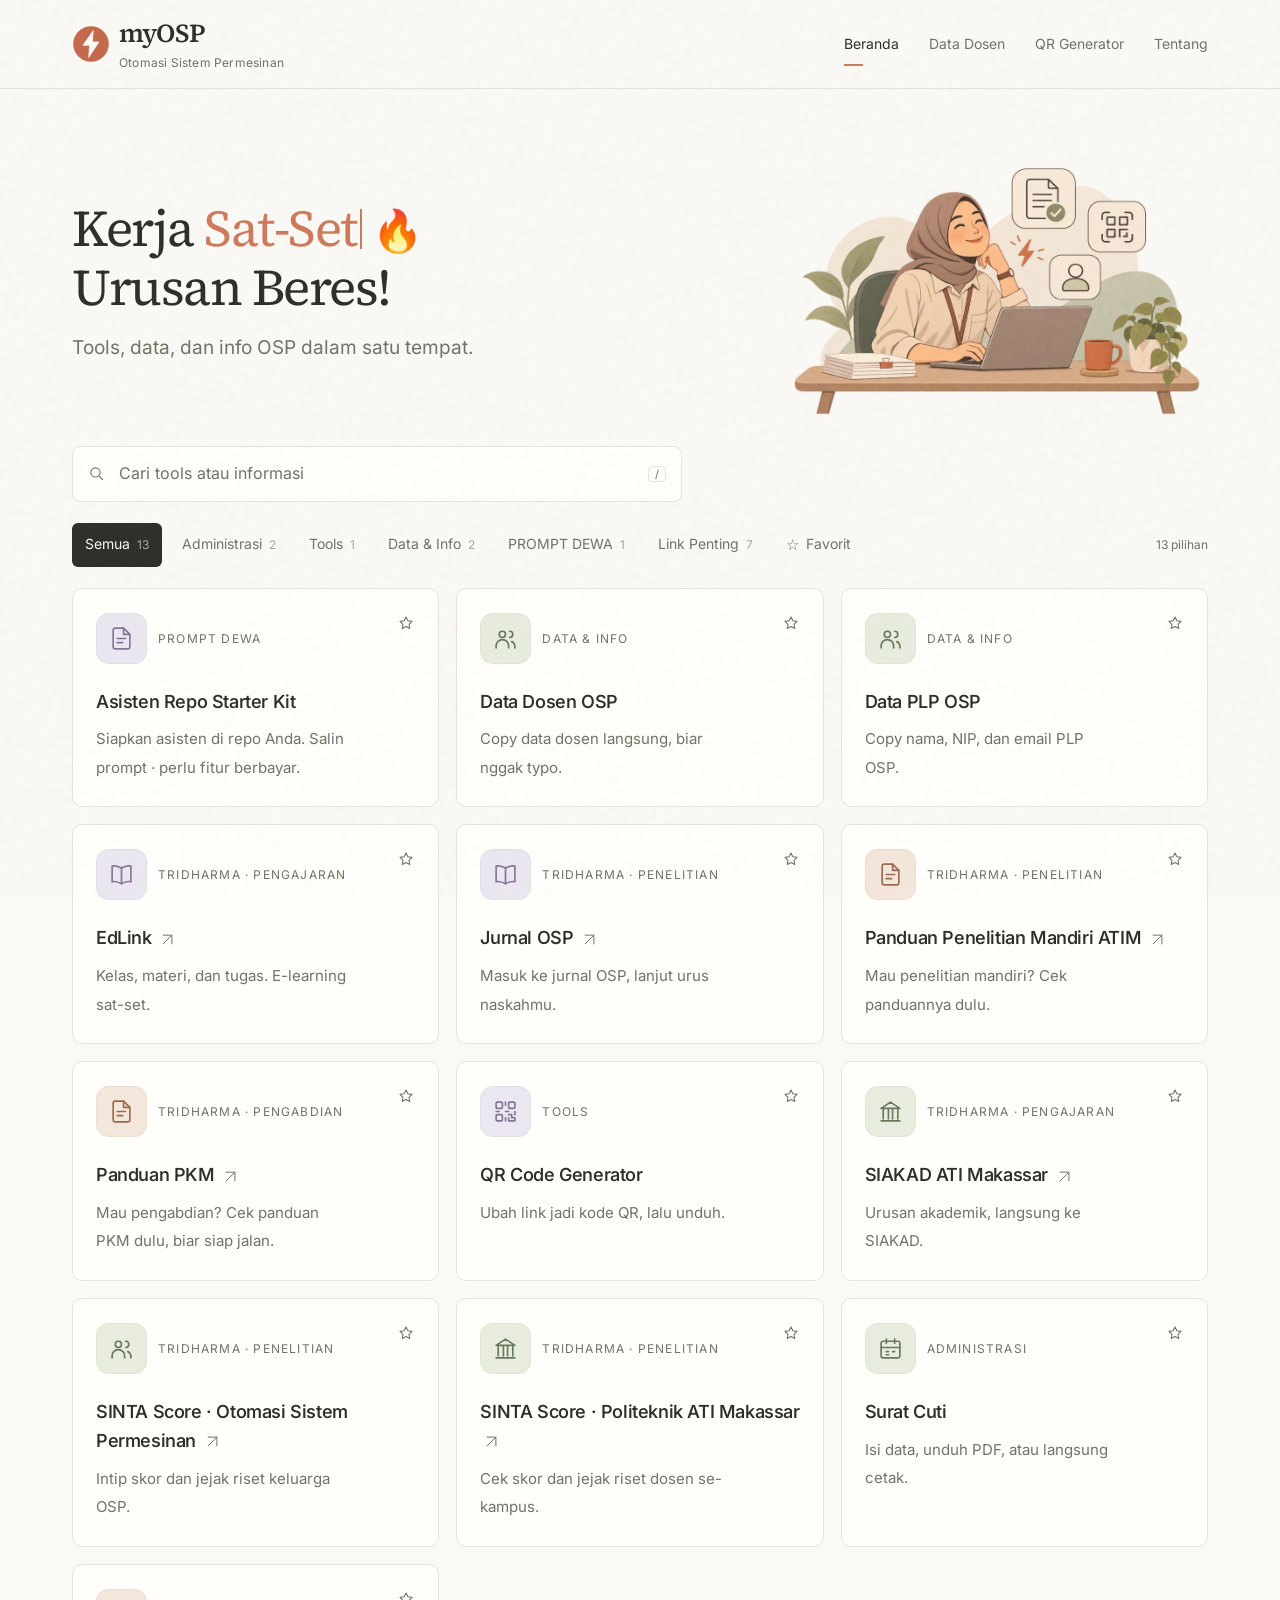
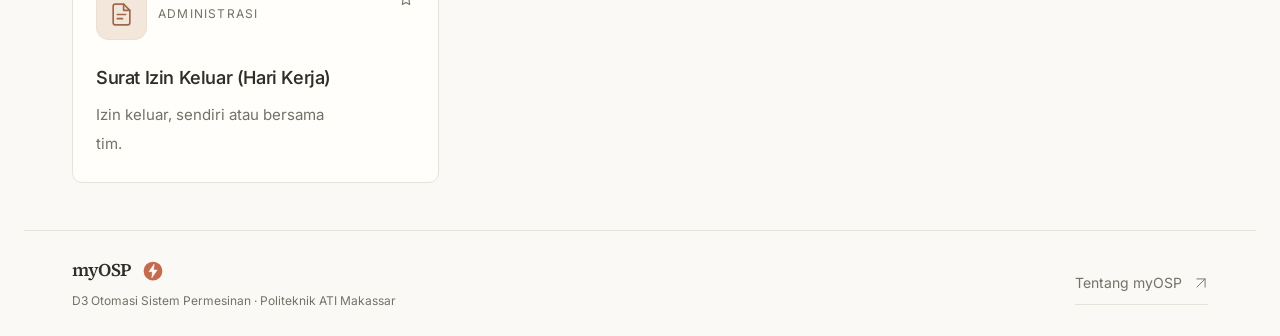
==== commit 71dcd3e1: "Refresh homepage counts for community service guide" ====
--- a/index.html
+++ b/index.html
@@ -9,7 +9,7 @@
   <link rel="icon" href="assets/myosp-icon.svg" type="image/svg+xml">
   <link rel="preload" href="assets/fonts/inter-normal.woff2" as="font" type="font/woff2" crossorigin>
   <link rel="stylesheet" href="styles.css">
-  <script src="app.js?v=20261118-research" defer></script>
+  <script src="app.js?v=20261118-pkm" defer></script>
   <script src="header.js" defer></script>
 </head>
 <body>
@@ -27,7 +27,7 @@
         <div class="home-illustration" aria-hidden="true"><img src="assets/hero-kerja.webp" width="960" height="640" alt="" decoding="async"></div>
       </div>
       <div class="search-row"><div class="search-box"><span id="search-icon" aria-hidden="true"></span><label class="sr-only" for="tool-search">Cari tools atau informasi</label><input id="tool-search" type="search" placeholder="Cari tools atau informasi" autocomplete="off" aria-controls="tool-grid"><kbd aria-hidden="true">/</kbd></div></div>
-      <div class="filter-row"><div class="filters" role="group" aria-label="Filter kategori"><button data-filter="all" aria-pressed="true">Semua <span>12</span></button><button data-filter="administrasi" aria-pressed="false">Administrasi <span>2</span></button><button data-filter="utilitas" aria-pressed="false">Tools <span>1</span></button><button data-filter="informasi" aria-pressed="false">Data &amp; Info <span>2</span></button><button data-filter="prompt" aria-pressed="false">PROMPT DEWA <span>1</span></button><button data-filter="tautan" aria-pressed="false">Link Penting <span>6</span></button><button data-filter="favorites" aria-pressed="false"><span class="filter-star" aria-hidden="true">☆</span> Favorit</button></div><span class="result-count" id="result-count" aria-live="polite">12 pilihan</span></div>
+      <div class="filter-row"><div class="filters" role="group" aria-label="Filter kategori"><button data-filter="all" aria-pressed="true">Semua <span>13</span></button><button data-filter="administrasi" aria-pressed="false">Administrasi <span>2</span></button><button data-filter="utilitas" aria-pressed="false">Tools <span>1</span></button><button data-filter="informasi" aria-pressed="false">Data &amp; Info <span>2</span></button><button data-filter="prompt" aria-pressed="false">PROMPT DEWA <span>1</span></button><button data-filter="tautan" aria-pressed="false">Link Penting <span>7</span></button><button data-filter="favorites" aria-pressed="false"><span class="filter-star" aria-hidden="true">☆</span> Favorit</button></div><span class="result-count" id="result-count" aria-live="polite">13 pilihan</span></div>
       <div class="tool-grid" id="tool-grid"></div>
       <div class="empty-state" id="empty-state" hidden><span aria-hidden="true">⌕</span><h3>Belum ketemu nih.</h3><p>Coba kata kunci atau kategori lain.</p><button class="text-button" id="reset-filters">Tampilkan semua <span aria-hidden="true">↗</span></button></div>
     </section>
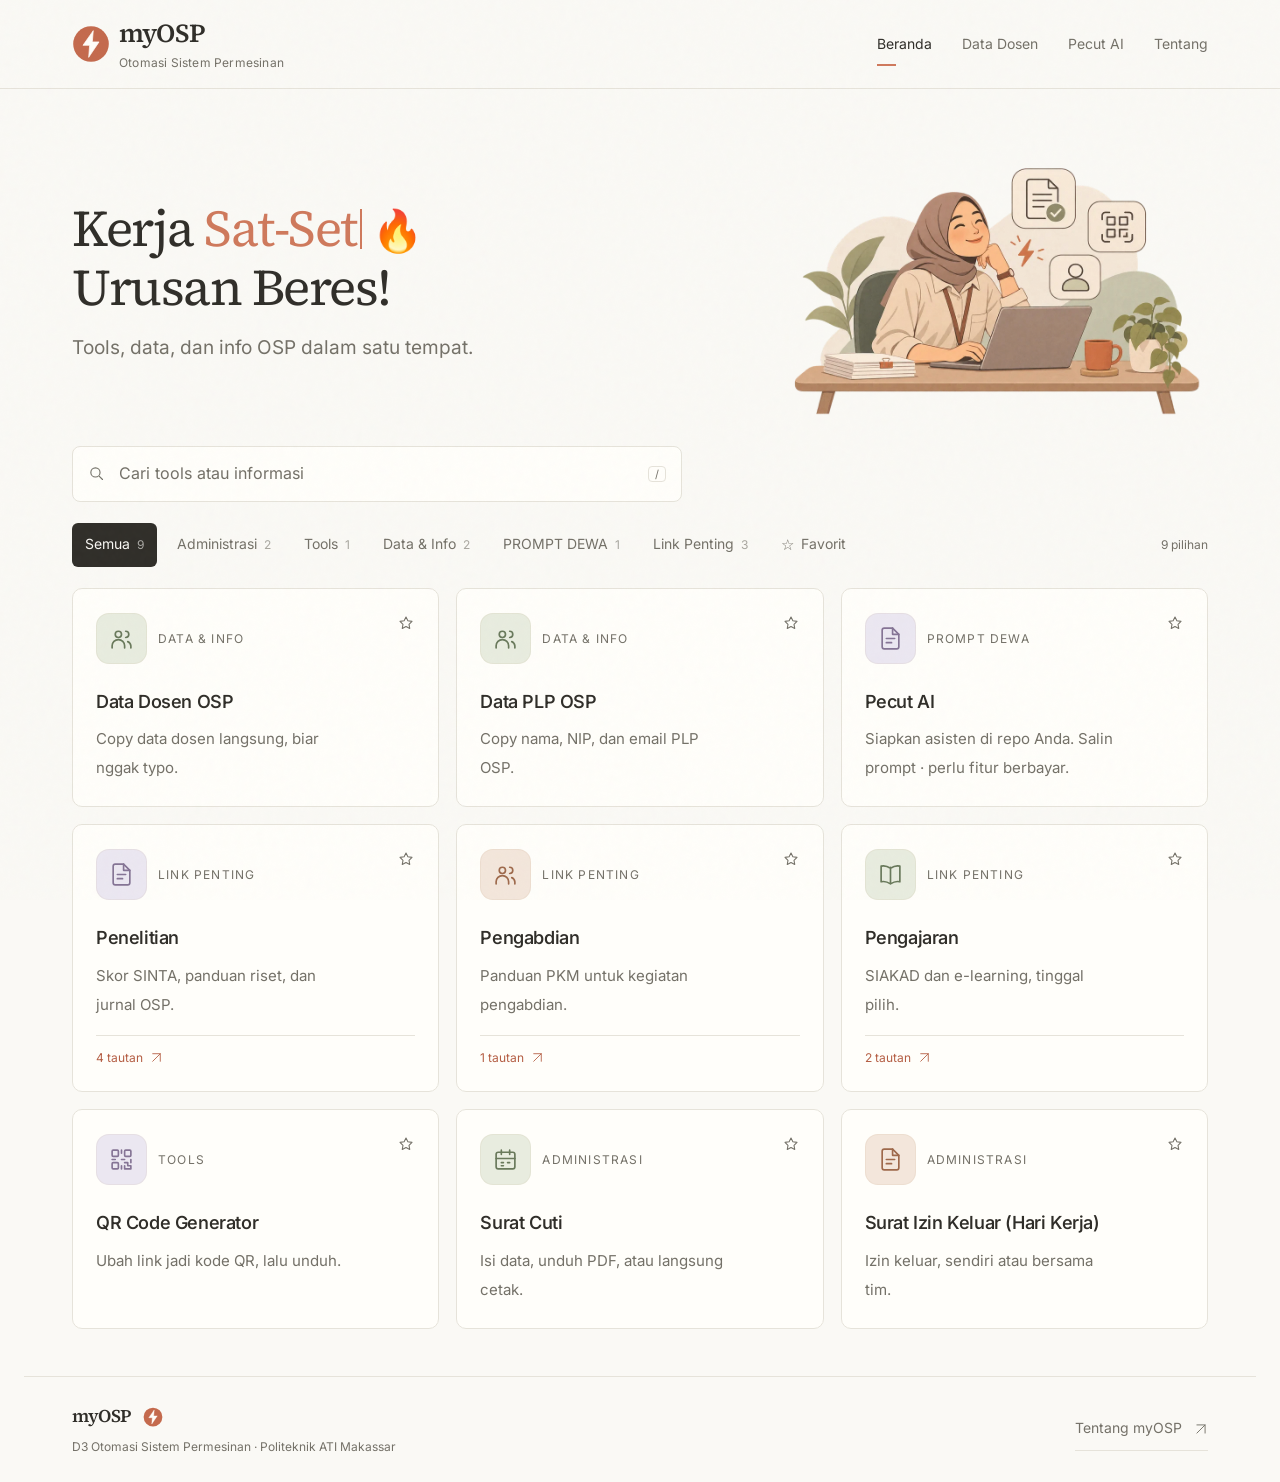
==== commit 014586b6: "Initial release" ====
--- a/index.html
+++ b/index.html
@@ -8,8 +8,8 @@
   <title>myOSP — Kerja Sat Set</title>
   <link rel="icon" href="assets/myosp-icon.svg" type="image/svg+xml">
   <link rel="preload" href="assets/fonts/inter-normal.woff2" as="font" type="font/woff2" crossorigin>
-  <link rel="stylesheet" href="styles.css">
-  <script src="app.js?v=20261118-pkm" defer></script>
+  <link rel="stylesheet" href="styles.css?v=20261118-link-groups">
+  <script src="app.js?v=pecut-ai-url" defer></script>
   <script src="header.js" defer></script>
 </head>
 <body>
@@ -17,7 +17,7 @@
   <header class="header">
     <div class="wrap nav">
       <a class="brand" href="#" aria-label="myOSP, beranda"><img class="brand-mark" src="assets/myosp-icon.svg" alt="" width="38" height="38"><span><span class="brand-name"><b>my</b>OSP</span><span class="brand-label">Otomasi Sistem Permesinan</span></span></a>
-      <nav aria-label="Navigasi utama"><a class="nav-active" href="#tools">Beranda</a><a class="nav-shortcut" href="dosen.html">Data Dosen</a><a class="nav-shortcut" href="qr-generator.html">QR Generator</a><button class="nav-about" data-about>Tentang</button></nav>
+      <nav aria-label="Navigasi utama"><a class="nav-active" href="#tools">Beranda</a><a class="nav-shortcut" href="dosen.html">Data Dosen</a><a class="nav-shortcut" href="pecut-ai.html">Pecut AI</a><button class="nav-about" data-about>Tentang</button></nav>
     </div>
   </header>
   <main class="wrap">
@@ -27,14 +27,14 @@
         <div class="home-illustration" aria-hidden="true"><img src="assets/hero-kerja.webp" width="960" height="640" alt="" decoding="async"></div>
       </div>
       <div class="search-row"><div class="search-box"><span id="search-icon" aria-hidden="true"></span><label class="sr-only" for="tool-search">Cari tools atau informasi</label><input id="tool-search" type="search" placeholder="Cari tools atau informasi" autocomplete="off" aria-controls="tool-grid"><kbd aria-hidden="true">/</kbd></div></div>
-      <div class="filter-row"><div class="filters" role="group" aria-label="Filter kategori"><button data-filter="all" aria-pressed="true">Semua <span>13</span></button><button data-filter="administrasi" aria-pressed="false">Administrasi <span>2</span></button><button data-filter="utilitas" aria-pressed="false">Tools <span>1</span></button><button data-filter="informasi" aria-pressed="false">Data &amp; Info <span>2</span></button><button data-filter="prompt" aria-pressed="false">PROMPT DEWA <span>1</span></button><button data-filter="tautan" aria-pressed="false">Link Penting <span>7</span></button><button data-filter="favorites" aria-pressed="false"><span class="filter-star" aria-hidden="true">☆</span> Favorit</button></div><span class="result-count" id="result-count" aria-live="polite">13 pilihan</span></div>
+      <div class="filter-row"><div class="filters" role="group" aria-label="Filter kategori"><button data-filter="all" aria-pressed="true">Semua <span>9</span></button><button data-filter="administrasi" aria-pressed="false">Administrasi <span>2</span></button><button data-filter="utilitas" aria-pressed="false">Tools <span>1</span></button><button data-filter="informasi" aria-pressed="false">Data &amp; Info <span>2</span></button><button data-filter="prompt" aria-pressed="false">PROMPT DEWA <span>1</span></button><button data-filter="tautan" aria-pressed="false">Link Penting <span>3</span></button><button data-filter="favorites" aria-pressed="false"><span class="filter-star" aria-hidden="true">☆</span> Favorit</button></div><span class="result-count" id="result-count" aria-live="polite">9 pilihan</span></div>
       <div class="tool-grid" id="tool-grid"></div>
       <div class="empty-state" id="empty-state" hidden><span aria-hidden="true">⌕</span><h3>Belum ketemu nih.</h3><p>Coba kata kunci atau kategori lain.</p><button class="text-button" id="reset-filters">Tampilkan semua <span aria-hidden="true">↗</span></button></div>
     </section>
   </main>
   <footer class="wrap footer"><div><a class="footer-brand" href="#">myOSP <img class="footer-mark" src="assets/myosp-icon.svg" alt=""></a><p>D3 Otomasi Sistem Permesinan · Politeknik ATI Makassar</p></div><div class="footer-right"><button class="text-button" data-about>Tentang myOSP <span aria-hidden="true">↗</span></button></div></footer>
-  <dialog id="detail-dialog" aria-labelledby="dialog-title"><div class="dialog-content"><div class="dialog-top"><span class="small-label" id="dialog-label"></span><button class="icon-button close-button" id="close-dialog" aria-label="Tutup dialog">×</button></div><div class="dialog-icon" id="dialog-icon" aria-hidden="true"></div><h2 id="dialog-title"></h2><p id="dialog-description"></p><div class="dialog-note" id="dialog-note"></div><button class="primary-button" id="dialog-done">Tutup <span aria-hidden="true">↗</span></button></div></dialog>
+  <dialog id="detail-dialog" aria-labelledby="dialog-title"><div class="dialog-content"><div class="dialog-top"><span class="small-label" id="dialog-label"></span><button class="icon-button close-button" id="close-dialog" aria-label="Tutup dialog">×</button></div><div class="dialog-icon" id="dialog-icon" aria-hidden="true"></div><h2 id="dialog-title"></h2><p id="dialog-description"></p><div class="dialog-note" id="dialog-note"></div><div class="dialog-links" id="dialog-links" hidden aria-label="Daftar tautan"></div><button class="primary-button" id="dialog-done">Tutup <span aria-hidden="true">↗</span></button></div></dialog>
   <div class="toast" id="toast" role="status"></div>
-  <noscript><div class="noscript">Aktifkan JavaScript untuk menampilkan daftar dan pencarian. Surat Izin Keluar (Hari Kerja) tersedia di surat-izin.html. Surat Cuti tersedia di surat-cuti.html. QR Code Generator tersedia di qr-generator.html dan Data Dosen OSP di dosen.html dan Data PLP OSP di plp.html. Asisten Repo Starter Kit tersedia di prompt-repo.html. Link pengajaran: <a href="https://siakad.atim.ac.id/" target="_blank" rel="noopener noreferrer">SIAKAD ATI Makassar</a> dan <a href="https://edlink.id/panel" target="_blank" rel="noopener noreferrer">EdLink</a>.</div></noscript>
+  <noscript><div class="noscript">Aktifkan JavaScript untuk menampilkan daftar dan pencarian. Surat Izin Keluar (Hari Kerja) tersedia di surat-izin.html. Surat Cuti tersedia di surat-cuti.html. QR Code Generator tersedia di qr-generator.html dan Data Dosen OSP di dosen.html dan Data PLP OSP di plp.html. Pecut AI tersedia di <a href="pecut-ai.html">halaman Pecut AI</a>. Link pengajaran: <a href="https://siakad.atim.ac.id/" target="_blank" rel="noopener noreferrer">SIAKAD ATI Makassar</a> dan <a href="https://edlink.id/panel" target="_blank" rel="noopener noreferrer">EdLink</a>.</div></noscript>
 </body>
 </html>
--- a/styles.css
+++ b/styles.css
@@ -49,3 +49,21 @@
 
 .footer-brand{font-family:var(--serif);font-size:18px;font-weight:600;letter-spacing:-.4px}
 .header{transition:transform .25s ease}.header.header-hidden:not(:focus-within){transform:translateY(-100%)}@media(prefers-reduced-motion:reduce){.header{transition:none}}@media print{.header{transform:none!important}}
+
+/* Important links open as three category cards, then a compact link list. */
+.link-group-count{display:flex;align-items:center;gap:7px;margin-top:16px;padding-top:12px;border-top:1px solid var(--line);font-size:12px;color:var(--accent)}
+.link-group-count svg{width:13px;height:13px}
+dialog.link-dialog{width:min(620px,calc(100% - 32px))}
+.link-dialog .dialog-icon{margin:16px 0}
+.link-dialog .dialog-note{margin:15px 0;font-size:12px;padding:10px 13px}
+.dialog-links{display:grid;gap:9px;margin:16px 0 23px}
+.dialog-link{display:flex;gap:12px;align-items:center;padding:15px;border:1px solid var(--line);border-radius:9px;background:var(--surface);transition:border-color .2s,background .2s}
+.dialog-link:hover{border-color:var(--orange);background:var(--soft)}
+.dialog-link-icon{display:grid;place-items:center;flex:none;width:38px;height:38px;border-radius:9px;background:var(--sage);color:#69795b}
+.dialog-link-icon svg{width:20px;height:20px}
+.dialog-link-copy{display:grid;gap:4px;min-width:0}
+.dialog-link-copy strong{font-size:14px;line-height:1.5;font-weight:550;overflow-wrap:anywhere}
+.dialog-link-copy>span{font-size:12px;line-height:1.7;color:var(--muted)}
+.dialog-link-arrow{margin-left:auto;color:var(--accent);flex:none}
+.dialog-link-arrow svg{width:16px;height:16px}
+@media(max-width:700px){.link-dialog .dialog-content{padding:22px}.dialog-link{padding:12px;gap:10px}.dialog-link-icon{width:33px;height:33px}}
